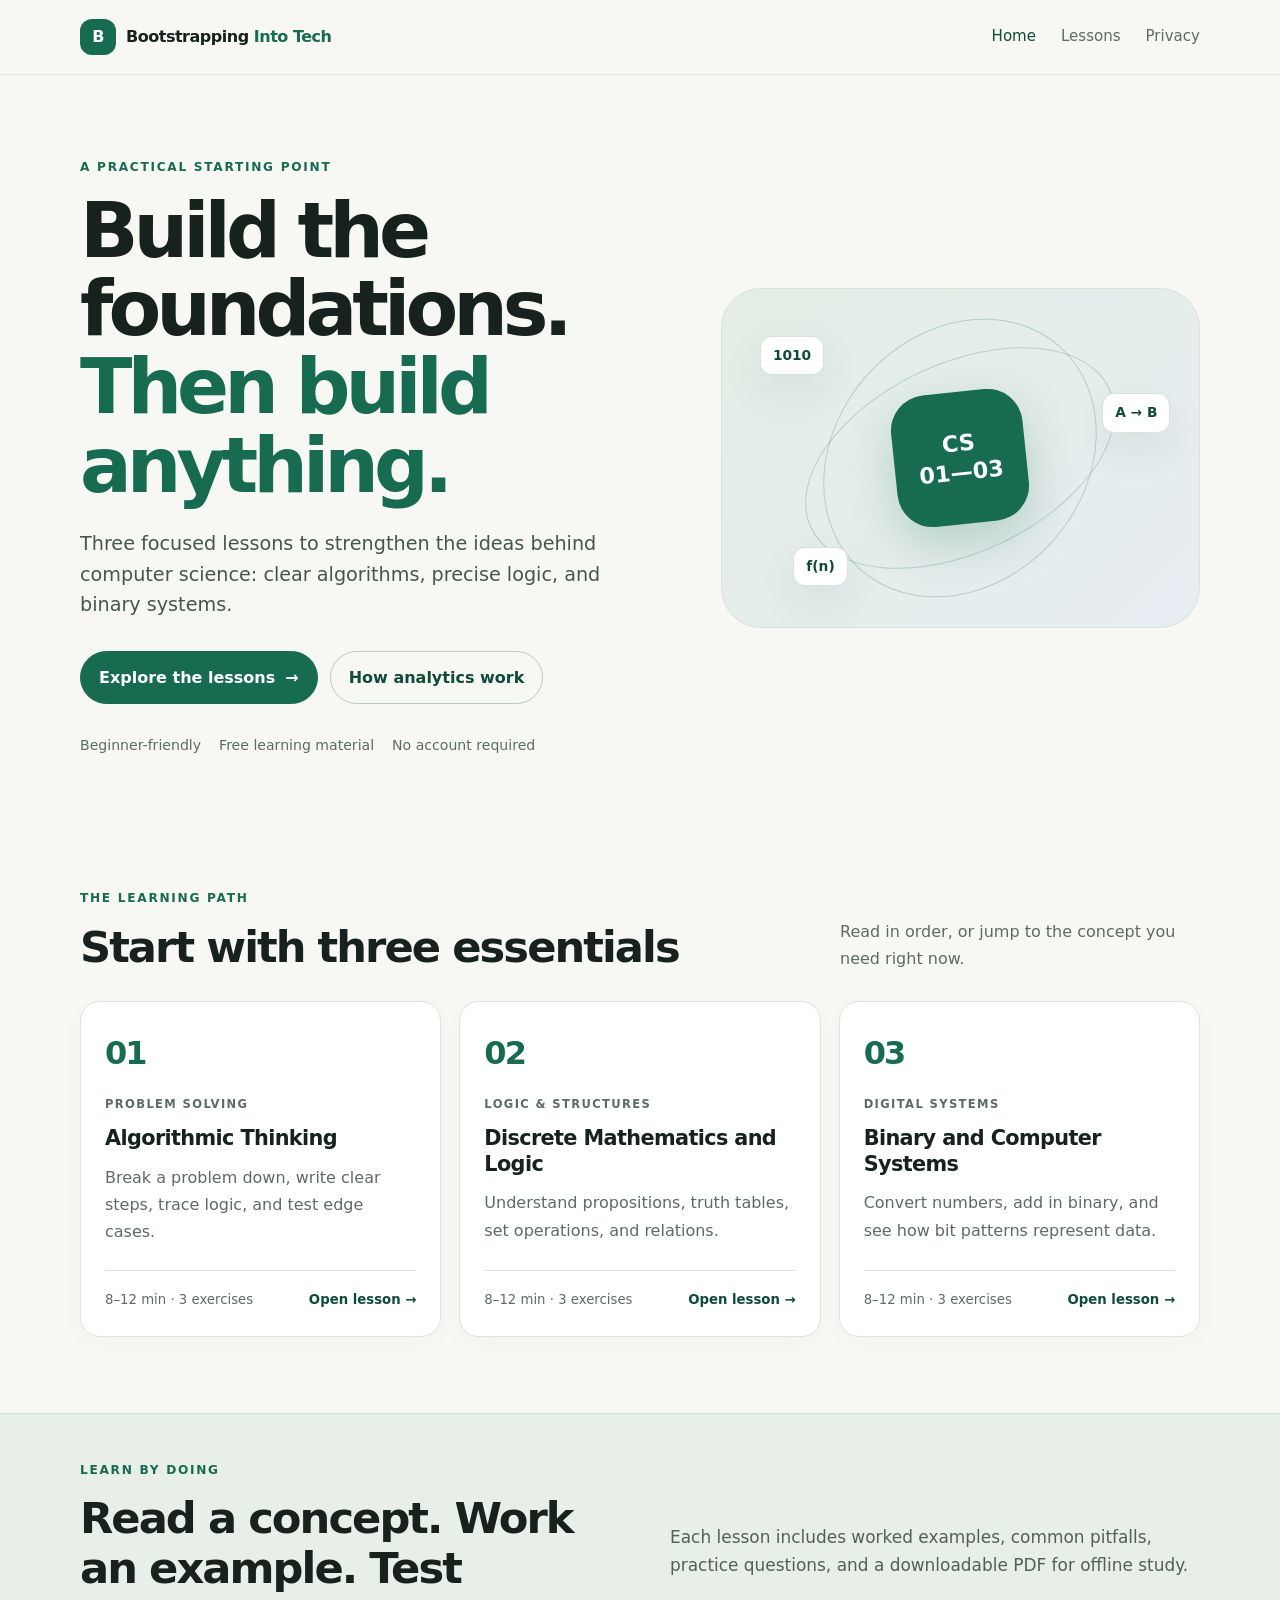
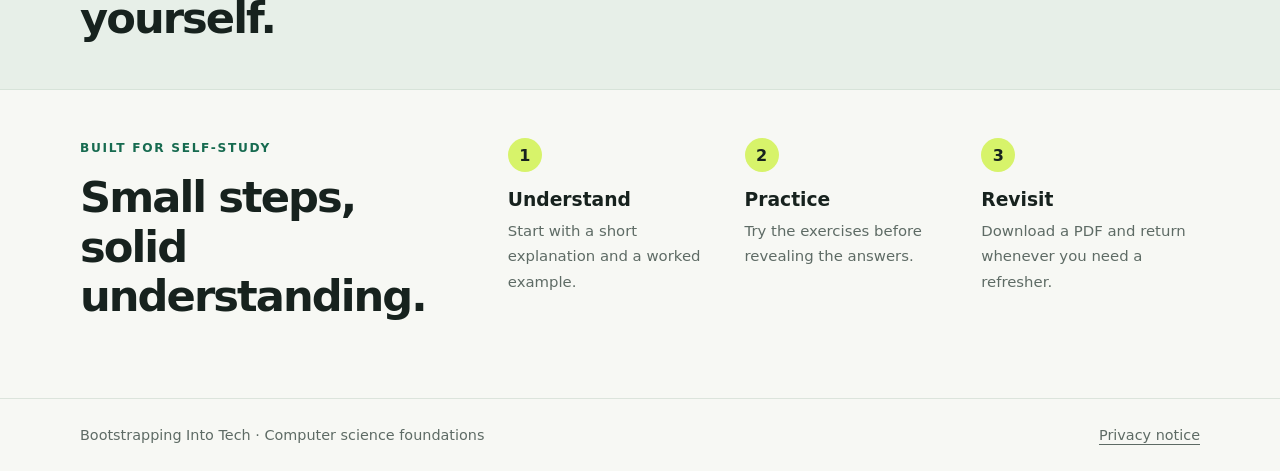
==== index.html @ 6a6d3bfc "Added Responsiveness" ====
<!doctype html><html lang="en"><head><meta charset="utf-8"><meta name="viewport" content="width=device-width, initial-scale=1"><meta name="description" content="A practical, free introduction to core computer science foundations for university students."><title>Bootstrapping Into Tech | Computer Science Foundations</title><link rel="stylesheet" href="assets/css/styles.css">
<!-- Add your Umami tracking snippet here after configuring your real Website ID and script URL.
<script defer src="YOUR_UMAMI_TRACKING_SCRIPT_URL" data-website-id="YOUR_UMAMI_WEBSITE_ID"></script>
-->
<script defer src="assets/js/main.js"></script></head><body data-page="home"><a class="skip-link" href="#main">Skip to content</a>
<header class="site-header"><div class="container header-inner"><a class="brand" href="index.html"><span class="brand-mark">B</span><span>Bootstrapping <em>Into Tech</em></span></a><button class="menu-toggle" type="button" aria-expanded="false" aria-controls="primary-nav" aria-label="Open navigation"><span></span><span></span><span></span></button><nav id="primary-nav" class="primary-nav" aria-label="Main navigation"><a href="index.html" aria-current="page">Home</a><a href="#lessons">Lessons</a><a href="privacy.html">Privacy</a></nav></div></header>
<main id="main"><section class="hero container"><div class="hero-copy"><p class="eyebrow">A PRACTICAL STARTING POINT</p><h1>Build the foundations.<br><span>Then build anything.</span></h1><p class="lead">Three focused lessons to strengthen the ideas behind computer science: clear algorithms, precise logic, and binary systems.</p><div class="hero-actions"><a class="button" href="#lessons">Explore the lessons <span aria-hidden="true">→</span></a><a class="button secondary" href="privacy.html">How analytics work</a></div><div class="trust-row"><span>Beginner-friendly</span><span>Free learning material</span><span>No account required</span></div></div><div class="hero-visual" aria-hidden="true"><div class="orbit orbit-one"></div><div class="orbit orbit-two"></div><div class="core">CS<br>01—03</div><span class="node node-a">1010</span><span class="node node-b">A → B</span><span class="node node-c">f(n)</span></div></section>
<section class="container section" id="lessons"><div class="section-heading"><div><p class="eyebrow">THE LEARNING PATH</p><h2>Start with three essentials</h2></div><p>Read in order, or jump to the concept you need right now.</p></div><div class="lesson-grid">
<article class="lesson-card"><div class="card-number">01</div><p class="card-tag">PROBLEM SOLVING</p><h3>Algorithmic Thinking</h3><p>Break a problem down, write clear steps, trace logic, and test edge cases.</p><div class="card-bottom"><span>8–12 min · 3 exercises</span><a href="lessons/01-algorithmic-thinking.html">Open lesson →</a></div></article>
<article class="lesson-card"><div class="card-number">02</div><p class="card-tag">LOGIC & STRUCTURES</p><h3>Discrete Mathematics and Logic</h3><p>Understand propositions, truth tables, set operations, and relations.</p><div class="card-bottom"><span>8–12 min · 3 exercises</span><a href="lessons/02-discrete-mathematics-and-logic.html">Open lesson →</a></div></article>
<article class="lesson-card"><div class="card-number">03</div><p class="card-tag">DIGITAL SYSTEMS</p><h3>Binary and Computer Systems</h3><p>Convert numbers, add in binary, and see how bit patterns represent data.</p><div class="card-bottom"><span>8–12 min · 3 exercises</span><a href="lessons/03-binary-and-computer-systems.html">Open lesson →</a></div></article></div></section>
<section class="feature-band"><div class="container feature-inner"><div><p class="eyebrow">LEARN BY DOING</p><h2>Read a concept. Work an example. Test yourself.</h2></div><p>Each lesson includes worked examples, common pitfalls, practice questions, and a downloadable PDF for offline study.</p></div></section>
<section class="container section how-section"><div><p class="eyebrow">BUILT FOR SELF-STUDY</p><h2>Small steps, solid understanding.</h2></div><div class="steps"><article><span>1</span><h3>Understand</h3><p>Start with a short explanation and a worked example.</p></article><article><span>2</span><h3>Practice</h3><p>Try the exercises before revealing the answers.</p></article><article><span>3</span><h3>Revisit</h3><p>Download a PDF and return whenever you need a refresher.</p></article></div></section></main>
<footer class="site-footer"><div class="container footer-inner"><p>Bootstrapping Into Tech · Computer science foundations</p><a href="privacy.html">Privacy notice</a></div></footer></body></html>
---- assets/css/styles.css ----
/* Fully responsive, mobile-first stylesheet */
:root{--ink:#17221e;--muted:#5e6b65;--paper:#f7f8f4;--surface:#fff;--line:#dce4dc;--green:#176b50;--green-dark:#0e4b39;--lime:#d7f36a;--shadow:0 16px 44px rgba(20,43,32,.08);--radius:20px}
*{box-sizing:border-box}html{scroll-behavior:smooth;scroll-padding-top:5.5rem}body{margin:0;background:var(--paper);color:var(--ink);font:16px/1.7 system-ui,-apple-system,BlinkMacSystemFont,"Segoe UI",sans-serif;overflow-wrap:break-word}img,svg,video,iframe{max-width:100%;height:auto}a{color:var(--green-dark);text-underline-offset:4px}a:hover{color:#0a382b}button,input{font:inherit}a:focus-visible,button:focus-visible,input:focus-visible{outline:3px solid #b4ce27;outline-offset:3px}.container{width:min(1120px,calc(100% - 40px));margin-inline:auto}.skip-link{position:absolute;left:12px;top:-70px;background:#fff;padding:10px 14px;z-index:30}.skip-link:focus{top:12px}
.site-header{position:sticky;top:0;z-index:20;background:rgba(247,248,244,.96);backdrop-filter:blur(12px);border-bottom:1px solid var(--line)}.header-inner,.footer-inner{display:flex;align-items:center;justify-content:space-between;gap:24px;min-height:74px}.brand{display:flex;align-items:center;gap:10px;text-decoration:none;font-weight:800;letter-spacing:-.03em;color:var(--ink);min-width:0}.brand em{font-style:normal;color:var(--green)}.brand-mark{display:grid;place-items:center;flex:0 0 36px;width:36px;height:36px;border-radius:12px;background:var(--green);color:#fff;font-weight:900}.primary-nav{display:flex;align-items:center;gap:25px}.primary-nav a{text-decoration:none;color:var(--muted);font-size:.94rem}.primary-nav a[aria-current=page],.primary-nav a:hover{color:var(--green-dark)}.menu-toggle{display:none;border:1px solid var(--line);background:#fff;width:44px;height:42px;border-radius:12px;padding:10px;cursor:pointer}.menu-toggle span{display:block;height:2px;background:var(--green-dark);margin:4px 0;border-radius:2px}
.eyebrow{font-size:.76rem;letter-spacing:.14em;font-weight:800;color:var(--green);margin:0 0 14px}.hero{display:grid;grid-template-columns:minmax(0,1.1fr) minmax(280px,.9fr);align-items:center;gap:clamp(24px,5vw,55px);padding-block:clamp(44px,7vw,82px)}.hero h1{font-size:clamp(2.5rem,6vw,5rem);line-height:1.02;letter-spacing:-.065em;margin:0 0 24px}.hero h1 span{color:var(--green)}.lead{font-size:clamp(1.05rem,2vw,1.2rem);line-height:1.6;color:#46564e;max-width:720px}.hero-copy>.lead{max-width:620px}.hero-actions{display:flex;gap:12px;flex-wrap:wrap;margin:30px 0}.button{display:inline-flex;justify-content:center;align-items:center;gap:10px;padding:12px 18px;background:var(--green);color:#fff;border:1px solid var(--green);border-radius:999px;text-decoration:none;font-weight:750;cursor:pointer;transition:transform .15s ease,background .15s ease;max-width:100%}.button:hover{background:var(--green-dark);color:#fff;transform:translateY(-1px)}.button.secondary{background:transparent;color:var(--green-dark);border-color:#b9c9be}.button.secondary:hover{background:#edf2eb}.trust-row{display:flex;flex-wrap:wrap;gap:10px 18px;color:var(--muted);font-size:.88rem}.hero-visual{min-width:0;height:clamp(230px,31vw,340px);position:relative;display:grid;place-items:center;overflow:hidden;border-radius:clamp(24px,4vw,40px);background:linear-gradient(135deg,#e3eee6,#e7edf2);border:1px solid #d7e3d9}.orbit{position:absolute;border:1px solid rgba(23,107,80,.24);border-radius:50%;transform:rotate(-25deg);max-width:90%}.orbit-one{width:330px;height:190px}.orbit-two{width:250px;height:300px;transform:rotate(42deg)}.core{width:clamp(105px,12vw,132px);height:clamp(105px,12vw,132px);border-radius:35px;display:grid;place-content:center;text-align:center;background:var(--green);color:#fff;font-size:1.4rem;line-height:1.3;font-weight:850;box-shadow:0 18px 50px #176b503d;transform:rotate(-6deg)}.node{position:absolute;padding:7px 12px;background:#fff;border:1px solid #d7e3d9;border-radius:12px;font-weight:800;color:var(--green-dark);box-shadow:var(--shadow);font-size:.86rem;max-width:45%}.node-a{top:14%;left:8%}.node-b{right:6%;top:31%}.node-c{left:15%;bottom:12%}
.section{padding-block:48px 76px}.section-heading{display:flex;align-items:end;justify-content:space-between;gap:30px;margin-bottom:28px}.section-heading h2,.feature-inner h2,.how-section h2{font-size:clamp(1.8rem,4vw,2.7rem);letter-spacing:-.045em;line-height:1.15;margin:0}.section-heading>p{max-width:360px;color:var(--muted);margin:0}.lesson-grid{display:grid;grid-template-columns:repeat(3,minmax(0,1fr));gap:18px}.lesson-card{display:flex;flex-direction:column;min-width:0;min-height:300px;background:var(--surface);border:1px solid var(--line);border-radius:var(--radius);padding:clamp(18px,2.5vw,24px);box-shadow:0 8px 24px #102f1b06}.card-number{font-size:2rem;font-weight:850;letter-spacing:-.06em;color:var(--green)}.card-tag{font-size:.72rem;letter-spacing:.12em;color:var(--muted);font-weight:800;margin:15px 0 3px}.lesson-card h3{font-size:1.3rem;line-height:1.25;letter-spacing:-.03em;margin:8px 0}.lesson-card>p:not(.card-tag){color:var(--muted);margin:4px 0 25px}.card-bottom{display:flex;justify-content:space-between;align-items:end;gap:10px;flex-wrap:wrap;margin-top:auto;padding-top:18px;border-top:1px solid var(--line);font-size:.83rem}.card-bottom span{color:var(--muted)}.card-bottom a{font-weight:750;text-decoration:none;white-space:normal}.feature-band{background:#e7efe8;border-block:1px solid #d7e3d9}.feature-inner{display:grid;grid-template-columns:1fr 1fr;gap:clamp(22px,6vw,60px);align-items:center;padding-block:46px}.feature-inner>p{color:#4f6257;font-size:1.06rem}.how-section{display:grid;grid-template-columns:.7fr 1.3fr;gap:clamp(24px,5vw,55px)}.steps{display:grid;grid-template-columns:repeat(3,minmax(0,1fr));gap:18px}.steps article span{display:grid;place-items:center;width:34px;height:34px;border-radius:50%;background:var(--lime);font-weight:850}.steps h3{margin:12px 0 3px}.steps p{margin:0;color:var(--muted);font-size:.93rem}.site-footer{border-top:1px solid var(--line);color:var(--muted);font-size:.9rem}.footer-inner{min-height:72px}.footer-inner p{margin:0}.footer-inner a{color:var(--muted)}
.lesson-layout{padding-block:24px 70px}.breadcrumbs{display:flex;gap:10px;align-items:center;flex-wrap:wrap;color:var(--muted);font-size:.9rem;margin-bottom:26px}.breadcrumbs a{color:var(--muted)}.lesson-hero{max-width:850px;padding:18px 0 30px}.lesson-hero h1,.policy-page h1{font-size:clamp(2.4rem,5vw,4.3rem);line-height:1.05;letter-spacing:-.06em;margin:0 0 15px}.lesson-hero .lead{margin:0 0 16px}.meta-row{display:flex;gap:18px;align-items:center;flex-wrap:wrap;margin-top:22px;color:var(--muted);font-size:.9rem}.meta-row .button{font-size:.9rem}.lesson-columns{display:grid;grid-template-columns:minmax(210px,250px) minmax(0,1fr);gap:clamp(20px,3vw,32px);align-items:start}.panel{background:var(--surface);border:1px solid var(--line);border-radius:16px;padding:22px;min-width:0}.toc{position:sticky;top:96px}.toc h2,.objectives h2{font-size:1.1rem;margin:0 0 12px}.toc ol{padding-left:22px;margin:0}.toc li{padding:5px 0;color:var(--muted);font-size:.9rem}.toc a{text-decoration:none}.objectives{margin-bottom:26px;background:#eef4ee}.objectives ul{margin:0;padding-left:22px}.content-section{padding:8px 0 20px;scroll-margin-top:95px}.content-section h2{font-size:clamp(1.3rem,2.5vw,1.55rem);line-height:1.25;letter-spacing:-.035em;margin:0 0 12px}.content-section p{margin:10px 0 14px}.code-example{white-space:pre-wrap;overflow-wrap:anywhere;overflow-x:auto;max-width:100%;background:#16251f;color:#e5f2e8;padding:clamp(13px,3vw,20px);border-radius:14px;font:.9rem/1.65 ui-monospace,SFMono-Regular,Consolas,monospace}.exercise{border:1px solid var(--line);border-radius:14px;padding:18px;margin:14px 0;background:#fff;min-width:0}.exercise h3{font-size:.8rem;letter-spacing:.12em;color:var(--green);margin:0}.exercise p{margin:8px 0 12px}.text-button{background:none;border:0;padding:0;color:var(--green-dark);font-weight:750;text-decoration:underline;text-underline-offset:4px;cursor:pointer}.answer{background:#eef4ee;padding:10px 14px;border-radius:10px;margin-top:12px}.answer p{margin:0}.quiz{margin-top:15px}.quiz form{display:grid;gap:10px}.quiz-option{display:flex;gap:10px;align-items:flex-start;min-width:0}.quiz-option input{accent-color:var(--green);width:17px;height:17px;flex:0 0 17px;margin-top:5px}.quiz form .button{justify-self:start;margin-top:5px}.quiz-feedback,.topic-feedback{font-weight:700;color:var(--green-dark);min-height:1.5em}.topic-options{display:flex;flex-wrap:wrap;gap:10px}.topic-option{border:1px solid #b9c9be;background:#fff;color:var(--green-dark);border-radius:999px;padding:10px 14px;cursor:pointer;max-width:100%}.topic-option:hover,.topic-option[aria-pressed=true]{background:#e6f1e8;border-color:var(--green)}.lesson-pagination{display:flex;justify-content:space-between;gap:12px;flex-wrap:wrap;margin:34px 0 10px}.policy-page{max-width:850px;padding-block:30px 80px}.policy-page section{padding:14px 0;border-bottom:1px solid var(--line)}.policy-page h2{font-size:1.3rem;margin-bottom:5px}.policy-page p{color:#46564e}.policy-page>.button{margin-top:25px}
@media(max-width:900px){.hero{grid-template-columns:minmax(0,1fr) minmax(250px,.8fr)}.lesson-grid{grid-template-columns:repeat(2,minmax(0,1fr))}.lesson-card:last-child{grid-column:1/-1;min-height:240px}.lesson-columns{grid-template-columns:1fr}.toc{position:static}.toc ol{columns:2;column-gap:24px}.toc li{break-inside:avoid}.how-section{grid-template-columns:1fr;gap:22px}}
@media(max-width:680px){.container{width:min(100% - 32px,1120px)}.header-inner{min-height:66px;gap:12px}.brand{font-size:.92rem}.brand-mark{flex-basis:32px;width:32px;height:32px}.menu-toggle{display:block;flex:0 0 44px}.primary-nav{display:none;position:absolute;top:calc(100% + 1px);left:0;right:0;background:var(--paper);padding:12px 16px 18px;border-bottom:1px solid var(--line);box-shadow:0 12px 20px #17221e0c;flex-direction:column;align-items:stretch;gap:0}.primary-nav.is-open{display:flex}.primary-nav a{padding:12px 8px;border-radius:8px}.primary-nav a:hover{background:#edf2eb}.hero{grid-template-columns:1fr;padding-block:42px 52px;gap:28px}.hero h1{font-size:clamp(2.5rem,11vw,3.5rem)}.hero-visual{height:245px}.section{padding-block:36px 52px}.section-heading{display:block}.section-heading>p{margin-top:12px}.lesson-grid{grid-template-columns:1fr}.lesson-card,.lesson-card:last-child{grid-column:auto;min-height:unset}.card-bottom{margin-top:10px}.feature-inner{grid-template-columns:1fr;gap:12px;padding-block:34px}.steps{grid-template-columns:1fr;gap:20px}.steps article{display:grid;grid-template-columns:36px 1fr;column-gap:12px;align-items:start}.steps article span{grid-row:span 2}.steps h3{margin:0}.steps p{grid-column:2}.lesson-layout{padding-block:18px 48px}.breadcrumbs{margin-bottom:18px}.lesson-hero{padding-top:10px}.lesson-hero h1,.policy-page h1{font-size:clamp(2.2rem,10vw,3.3rem)}.meta-row{align-items:flex-start;flex-direction:column;gap:12px}.panel{padding:18px}.toc ol{columns:1}.content-section{scroll-margin-top:78px}.lesson-pagination .button{flex:1 1 auto}.footer-inner{align-items:flex-start;flex-direction:column;gap:4px;padding-block:16px}}
@media(max-width:380px){.container{width:calc(100% - 24px)}.hero-actions{align-items:stretch;flex-direction:column}.hero-actions .button{width:100%}.trust-row{display:grid;gap:6px}.hero-visual{height:210px}.node{font-size:.75rem;padding:6px 9px}.card-bottom{align-items:flex-start;flex-direction:column}.panel{padding:15px}.exercise{padding:14px}.button{white-space:normal;text-align:center}}
@media(prefers-reduced-motion:reduce){*,*::before,*::after{scroll-behavior:auto!important;transition:none!important;animation:none!important}}
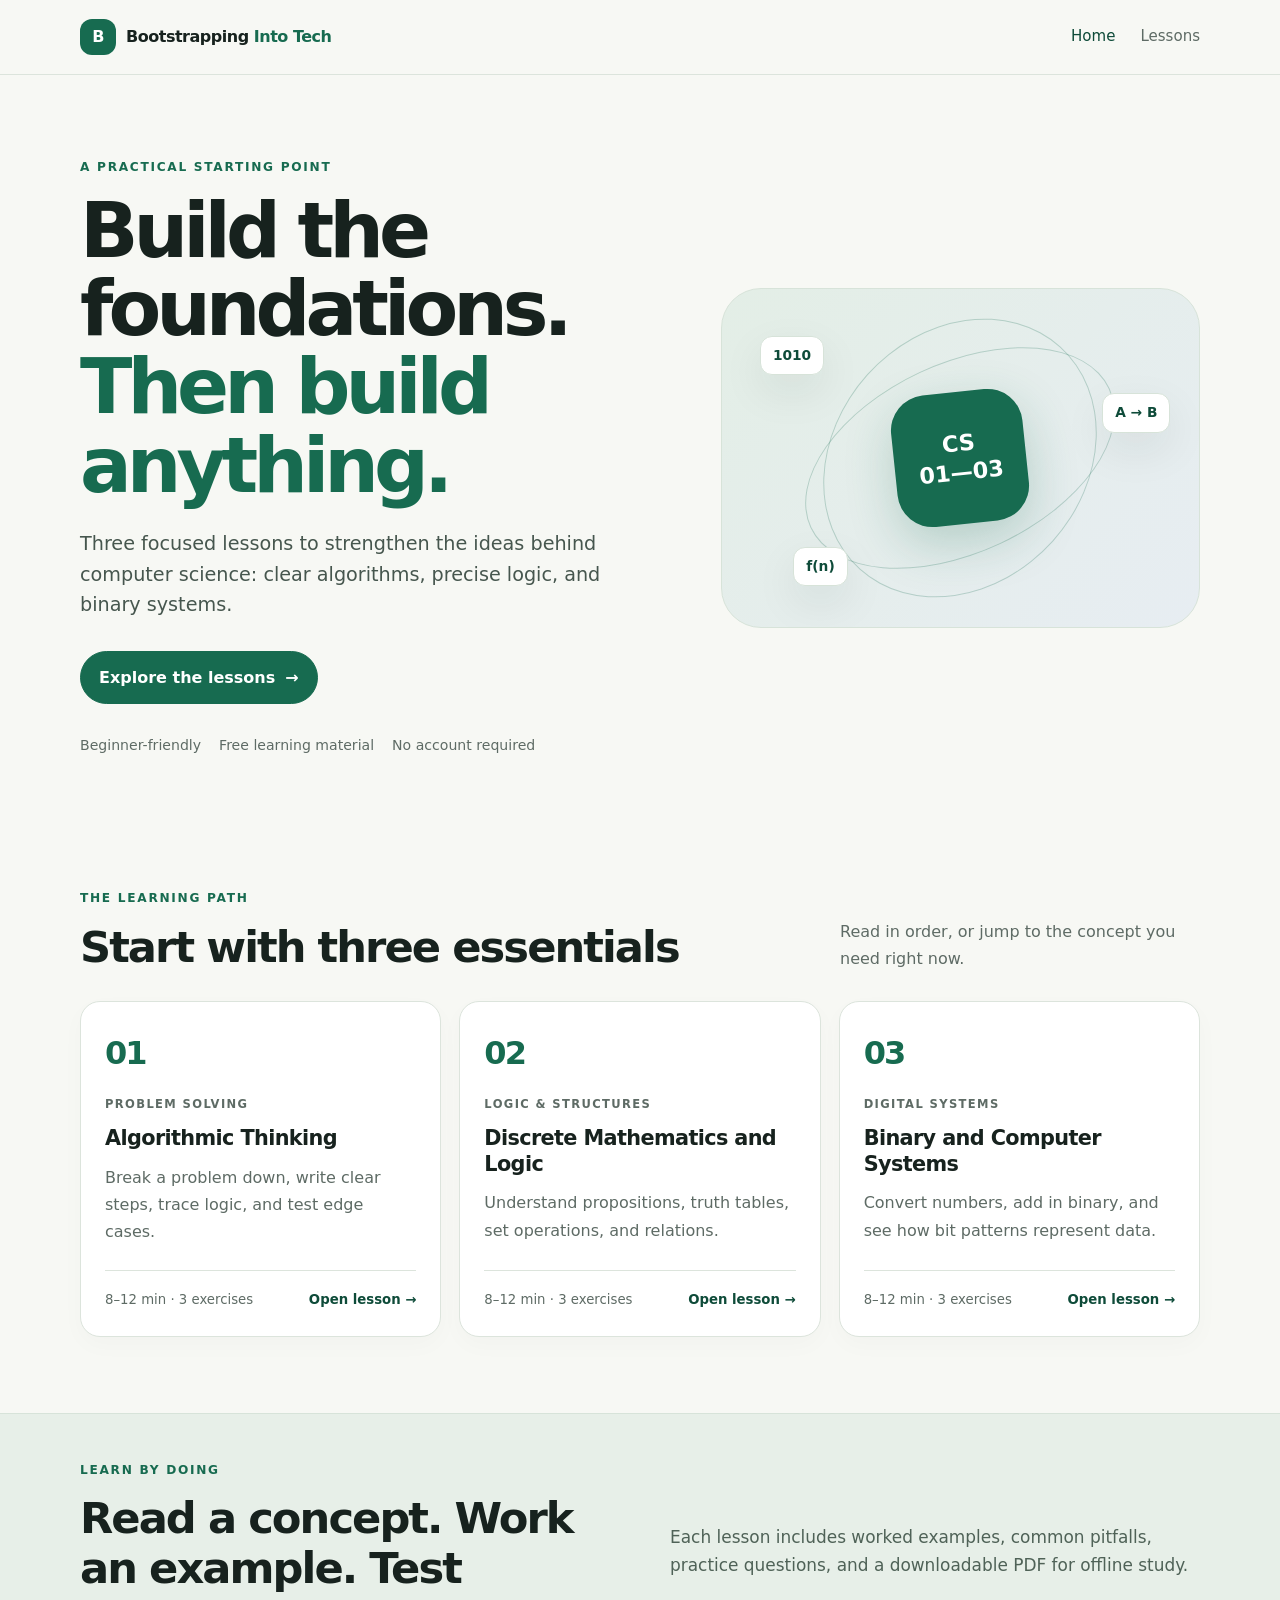
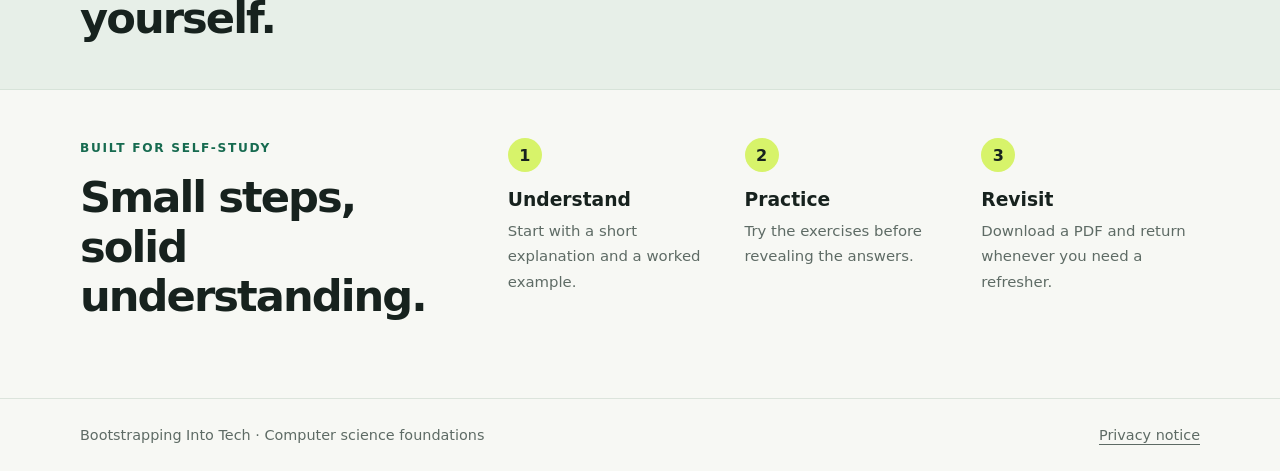
==== commit 80f9a4b9: "Fixed UI" ====
--- a/index.html
+++ b/index.html
@@ -3,8 +3,8 @@
 <script defer src="YOUR_UMAMI_TRACKING_SCRIPT_URL" data-website-id="YOUR_UMAMI_WEBSITE_ID"></script>
 -->
 <script defer src="assets/js/main.js"></script></head><body data-page="home"><a class="skip-link" href="#main">Skip to content</a>
-<header class="site-header"><div class="container header-inner"><a class="brand" href="index.html"><span class="brand-mark">B</span><span>Bootstrapping <em>Into Tech</em></span></a><button class="menu-toggle" type="button" aria-expanded="false" aria-controls="primary-nav" aria-label="Open navigation"><span></span><span></span><span></span></button><nav id="primary-nav" class="primary-nav" aria-label="Main navigation"><a href="index.html" aria-current="page">Home</a><a href="#lessons">Lessons</a><a href="privacy.html">Privacy</a></nav></div></header>
-<main id="main"><section class="hero container"><div class="hero-copy"><p class="eyebrow">A PRACTICAL STARTING POINT</p><h1>Build the foundations.<br><span>Then build anything.</span></h1><p class="lead">Three focused lessons to strengthen the ideas behind computer science: clear algorithms, precise logic, and binary systems.</p><div class="hero-actions"><a class="button" href="#lessons">Explore the lessons <span aria-hidden="true">→</span></a><a class="button secondary" href="privacy.html">How analytics work</a></div><div class="trust-row"><span>Beginner-friendly</span><span>Free learning material</span><span>No account required</span></div></div><div class="hero-visual" aria-hidden="true"><div class="orbit orbit-one"></div><div class="orbit orbit-two"></div><div class="core">CS<br>01—03</div><span class="node node-a">1010</span><span class="node node-b">A → B</span><span class="node node-c">f(n)</span></div></section>
+<header class="site-header"><div class="container header-inner"><a class="brand" href="index.html"><span class="brand-mark">B</span><span>Bootstrapping <em>Into Tech</em></span></a><button class="menu-toggle" type="button" aria-expanded="false" aria-controls="primary-nav" aria-label="Open navigation"><span></span><span></span><span></span></button><nav id="primary-nav" class="primary-nav" aria-label="Main navigation"><a href="index.html" aria-current="page">Home</a><a href="#lessons">Lessons</a></nav></div></header>
+<main id="main"><section class="hero container"><div class="hero-copy"><p class="eyebrow">A PRACTICAL STARTING POINT</p><h1>Build the foundations.<br><span>Then build anything.</span></h1><p class="lead">Three focused lessons to strengthen the ideas behind computer science: clear algorithms, precise logic, and binary systems.</p><div class="hero-actions"><a class="button" href="#lessons">Explore the lessons <span aria-hidden="true">→</span></a></div><div class="trust-row"><span>Beginner-friendly</span><span>Free learning material</span><span>No account required</span></div></div><div class="hero-visual" aria-hidden="true"><div class="orbit orbit-one"></div><div class="orbit orbit-two"></div><div class="core">CS<br>01—03</div><span class="node node-a">1010</span><span class="node node-b">A → B</span><span class="node node-c">f(n)</span></div></section>
 <section class="container section" id="lessons"><div class="section-heading"><div><p class="eyebrow">THE LEARNING PATH</p><h2>Start with three essentials</h2></div><p>Read in order, or jump to the concept you need right now.</p></div><div class="lesson-grid">
 <article class="lesson-card"><div class="card-number">01</div><p class="card-tag">PROBLEM SOLVING</p><h3>Algorithmic Thinking</h3><p>Break a problem down, write clear steps, trace logic, and test edge cases.</p><div class="card-bottom"><span>8–12 min · 3 exercises</span><a href="lessons/01-algorithmic-thinking.html">Open lesson →</a></div></article>
 <article class="lesson-card"><div class="card-number">02</div><p class="card-tag">LOGIC & STRUCTURES</p><h3>Discrete Mathematics and Logic</h3><p>Understand propositions, truth tables, set operations, and relations.</p><div class="card-bottom"><span>8–12 min · 3 exercises</span><a href="lessons/02-discrete-mathematics-and-logic.html">Open lesson →</a></div></article>
